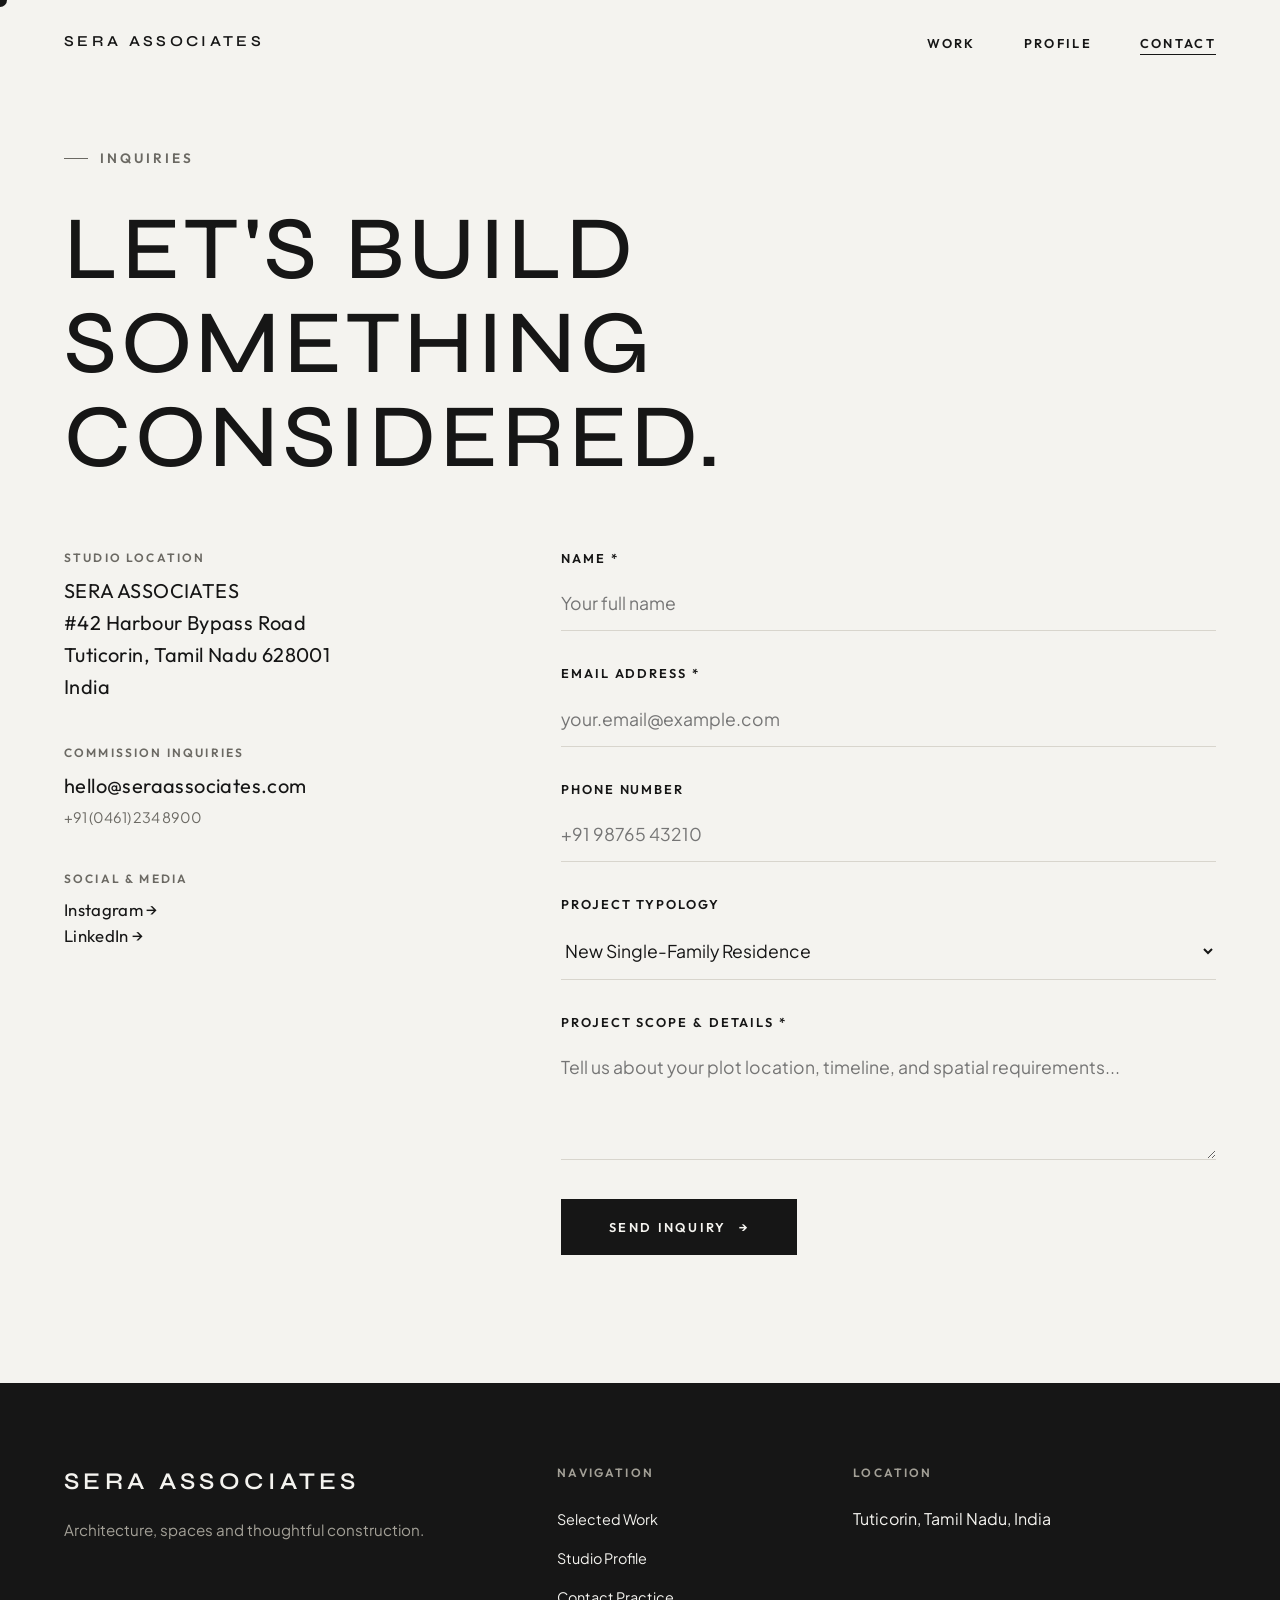
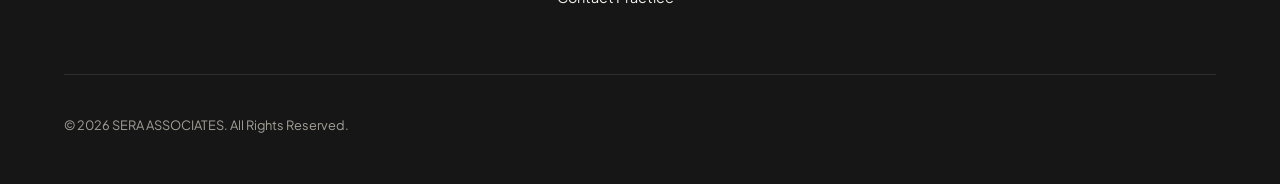
==== contact.html @ 4076ba33 "first commit" ====
<!DOCTYPE html>
<html lang="en">
<head>
  <meta charset="UTF-8">
  <meta name="viewport" content="width=device-width, initial-scale=1.0">
  <meta name="description" content="Inquire about residential architecture and construction projects with SERA ASSOCIATES in Tuticorin, India.">
  <title>CONTACT — SERA ASSOCIATES</title>
  
  <link rel="stylesheet" href="css/style.css">
  <link rel="stylesheet" href="css/responsive.css">
  <link rel="stylesheet" href="css/animations.css">
</head>
<body>

  <!-- SITE HEADER -->
  <header class="site-header scrolled" role="banner">
    <div class="container header-inner">
      <a href="index.html" class="brand-logo" aria-label="SERA ASSOCIATES Homepage">
        SERA ASSOCIATES
      </a>
      
      <nav aria-label="Main Navigation">
        <ul class="nav-menu">
          <li><a href="index.html#work" class="nav-link">WORK</a></li>
          <li><a href="profile.html" class="nav-link">PROFILE</a></li>
          <li><a href="contact.html" class="nav-link active">CONTACT</a></li>
        </ul>
      </nav>

      <button class="mobile-nav-toggle" aria-label="Toggle navigation menu" aria-expanded="false">
        <span></span>
        <span></span>
      </button>
    </div>
  </header>

  <!-- MOBILE NAVIGATION DRAWER -->
  <div class="mobile-drawer" role="dialog" aria-label="Mobile menu">
    <ul class="mobile-menu-links">
      <li><a href="index.html#work">WORK</a></li>
      <li><a href="profile.html">PROFILE</a></li>
      <li><a href="contact.html">CONTACT</a></li>
    </ul>
  </div>

  <main id="main-content">

    <section class="contact-hero container section-padding" aria-label="Contact Studio">
      <div class="section-title reveal-on-scroll">INQUIRIES</div>
      <h1 class="display-title reveal-on-scroll delay-100" style="margin-bottom: 4rem; max-width: 1100px;">
        LET'S BUILD SOMETHING CONSIDERED.
      </h1>

      <div class="contact-layout-grid">
        
        <!-- Studio Information Column -->
        <div class="contact-info-col reveal-on-scroll delay-200">
          <div class="contact-detail-block">
            <div class="contact-detail-label">STUDIO LOCATION</div>
            <div class="contact-detail-value">
              SERA ASSOCIATES<br>
              #42 Harbour Bypass Road<br>
              Tuticorin, Tamil Nadu 628001<br>
              India
            </div>
          </div>

          <div class="contact-detail-block">
            <div class="contact-detail-label">COMMISSION INQUIRIES</div>
            <!-- NOTE: Placeholder email for demonstration -->
            <div class="contact-detail-value">
              <a href="mailto:hello@seraassociates.com">hello@seraassociates.com</a>
            </div>
            <div style="font-size: 0.9rem; color: var(--text-muted); margin-top: 0.25rem;">
              +91 (0461) 234 8900
            </div>
          </div>

          <div class="contact-detail-block">
            <div class="contact-detail-label">SOCIAL &amp; MEDIA</div>
            <div class="contact-detail-value" style="font-size: 1.05rem;">
              <a href="https://instagram.com" target="_blank" rel="noopener noreferrer">Instagram &rarr;</a><br>
              <a href="https://linkedin.com" target="_blank" rel="noopener noreferrer">LinkedIn &rarr;</a>
            </div>
          </div>
        </div>

        <!-- Interactive Form Column -->
        <div class="contact-form-col reveal-on-scroll delay-300">
          <form id="sera-contact-form" novalidate>
            
            <div class="form-group">
              <label for="user_name" class="form-label">NAME *</label>
              <input type="text" id="user_name" name="name" class="form-input" placeholder="Your full name" required />
            </div>

            <div class="form-group">
              <label for="user_email" class="form-label">EMAIL ADDRESS *</label>
              <input type="email" id="user_email" name="email" class="form-input" placeholder="your.email@example.com" required />
            </div>

            <div class="form-group">
              <label for="user_phone" class="form-label">PHONE NUMBER</label>
              <input type="tel" id="user_phone" name="phone" class="form-input" placeholder="+91 98765 43210" />
            </div>

            <div class="form-group">
              <label for="project_type" class="form-label">PROJECT TYPOLOGY</label>
              <select id="project_type" name="project_type" class="form-select">
                <option value="Residential Architecture">New Single-Family Residence</option>
                <option value="Tropical Pavilion / Villa">Tropical Pavilion / Estate Villa</option>
                <option value="Heritage Restoration">Heritage Restoration &amp; Addition</option>
                <option value="Spatial Interior Architecture">Interior Architecture &amp; Spatial Design</option>
                <option value="Other Inquiries">Other Inquiry</option>
              </select>
            </div>

            <div class="form-group">
              <label for="user_message" class="form-label">PROJECT SCOPE &amp; DETAILS *</label>
              <textarea id="user_message" name="message" class="form-textarea" placeholder="Tell us about your plot location, timeline, and spatial requirements..." required></textarea>
            </div>

            <button type="submit" class="btn-primary">
              <span>SEND INQUIRY</span>
              <span>&rarr;</span>
            </button>

          </form>

          <!-- Animated Submission Success Toast -->
          <div id="contact-success-state" class="form-success-message" role="alert">
            <h3 style="font-size: 1.5rem; font-weight: 500; text-transform: uppercase; margin-bottom: 0.5rem; letter-spacing: 0.05em;">
              INQUIRY RECEIVED
            </h3>
            <p style="font-size: 1rem; color: var(--text-muted);">
              Thank you for reaching out to SERA ASSOCIATES. Our architectural studio will review your project requirements and respond within two business days.
            </p>
          </div>

        </div>

      </div>
    </section>

  </main>

  <!-- FOOTER -->
  <footer class="site-footer" role="contentinfo">
    <div class="container">
      <div class="footer-top-grid">
        <div class="footer-brand-col">
          <div class="footer-brand-title">SERA ASSOCIATES</div>
          <p style="color: var(--text-light-muted); max-width: 420px; font-size: 0.95rem;">
            Architecture, spaces and thoughtful construction.
          </p>
        </div>

        <div class="footer-nav-col">
          <div class="footer-nav-title">NAVIGATION</div>
          <ul class="footer-links">
            <li><a href="index.html#work">Selected Work</a></li>
            <li><a href="profile.html">Studio Profile</a></li>
            <li><a href="contact.html">Contact Practice</a></li>
          </ul>
        </div>

        <div class="footer-nav-col">
          <div class="footer-nav-title">LOCATION</div>
          <ul class="footer-links">
            <li><span>Tuticorin, Tamil Nadu, India</span></li>
          </ul>
        </div>
      </div>

      <div class="footer-bottom">
        <div>&copy; 2026 SERA ASSOCIATES. All Rights Reserved.</div>
      </div>
    </div>
  </footer>

  <script src="js/projects.js"></script>
  <script src="js/main.js"></script>
  <script>
    // Vanilla JS Contact Form Validation & Success State
    document.addEventListener('DOMContentLoaded', () => {
      const form = document.getElementById('sera-contact-form');
      const successState = document.getElementById('contact-success-state');

      if (!form) return;

      form.addEventListener('submit', (e) => {
        e.preventDefault();
        
        const name = document.getElementById('user_name').value.trim();
        const email = document.getElementById('user_email').value.trim();
        const message = document.getElementById('user_message').value.trim();

        if (!name || !email || !message) {
          alert('Please complete all required fields (*)');
          return;
        }

        const emailRegex = /^[^\s@]+@[^\s@]+\.[^\s@]+$/;
        if (!emailRegex.test(email)) {
          alert('Please enter a valid email address.');
          return;
        }

        // Hide Form with fade and show success toast
        form.style.opacity = '0.3';
        form.style.pointerEvents = 'none';
        
        setTimeout(() => {
          form.style.display = 'none';
          successState.classList.add('active');
        }, 300);
      });
    });
  </script>
</body>
</html>
---- css/style.css ----
/* ==========================================================================
   SERA ASSOCIATES — Architectural Studio Design System
   ========================================================================== */

@import url('https://fonts.googleapis.com/css2?family=Cormorant+Garamond:ital,wght@0,300;0,400;0,500;0,600;1,300;1,400;1,500&family=Instrument+Serif:ital@0;1&family=Outfit:wght@300;400;500;600;700&family=Plus+Jakarta+Sans:ital,wght@0,300;0,400;0,500;0,600;0,700;1,400&family=Syne:wght@400;500;600;700;800&display=swap');

:root {
  /* Architectural Color System */
  --bg-primary: #F4F3EF;       /* Warm off-white / Architectural paper */
  --bg-secondary: #EBE9E3;     /* Muted stone beige background */
  --bg-card: #FAF9F6;          /* Crisp light card background */
  --bg-dark: #161616;          /* Near-black / Charcoal */
  --bg-dark-secondary: #21201E;/* Subtle dark tile */
  
  --text-primary: #161616;     /* Deep charcoal text */
  --text-muted: #6B6963;       /* Soft architectural grey */
  --text-subtle: #96938B;      /* Light metadata grey */
  --text-light: #F4F3EF;       /* Off-white text for dark backgrounds */
  --text-light-muted: #A3A097; /* Muted text for dark backgrounds */

  --line-color: #D8D5CD;       /* Precise grid line border */
  --line-dark: #2E2D29;        /* Dark mode grid line border */
  --accent-stone: #C4BFB5;     /* Muted stone accent */
  
  /* Typography */
  --font-sans: 'Plus Jakarta Sans', -apple-system, BlinkMacSystemFont, 'Segoe UI', Roboto, sans-serif;
  --font-display: 'Outfit', 'Syne', -apple-system, BlinkMacSystemFont, sans-serif;
  --font-title: 'Syne', 'Outfit', sans-serif;
  --font-serif: 'Instrument Serif', 'Cormorant Garamond', Georgia, serif;
  
  /* Layout Spacing */
  --header-height: 84px;
  --container-max: 1600px;
  --margin-desktop: 5vw;
  --margin-mobile: 20px;
  
  /* Motion & Easing */
  --ease-architectural: cubic-bezier(0.16, 1, 0.3, 1);
  --ease-smooth: cubic-bezier(0.25, 0.46, 0.45, 0.94);
  --transition-fast: 250ms var(--ease-smooth);
  --transition-normal: 450ms var(--ease-architectural);
  --transition-slow: 700ms var(--ease-architectural);
  
  /* Z-Index Hierarchy */
  --z-back: -1;
  --z-base: 1;
  --z-header: 100;
  --z-drawer: 200;
  --z-modal: 300;
  --z-cursor: 9999;
}

/* Base Reset & Box Sizing */
*, *::before, *::after {
  box-sizing: border-box;
  margin: 0;
  padding: 0;
}

html {
  font-size: 16px;
  scroll-behavior: smooth;
  background-color: var(--bg-primary);
  color: var(--text-primary);
  -webkit-font-smoothing: antialiased;
  -moz-osx-font-smoothing: grayscale;
  text-rendering: optimizeLegibility;
}

body {
  font-family: var(--font-sans);
  font-weight: 400;
  line-height: 1.6;
  background-color: var(--bg-primary);
  color: var(--text-primary);
  overflow-x: hidden;
  min-height: 100vh;
  display: flex;
  flex-direction: column;
}

/* Custom Selection */
::selection {
  background-color: var(--text-primary);
  color: var(--bg-primary);
}

/* Custom Scrollbar */
::-webkit-scrollbar {
  width: 6px;
}
::-webkit-scrollbar-track {
  background: var(--bg-primary);
}
::-webkit-scrollbar-thumb {
  background: var(--text-subtle);
  border-radius: 3px;
}
::-webkit-scrollbar-thumb:hover {
  background: var(--text-primary);
}

/* Typography Hierarchy */
h1, h2, h3, h4, h5, h6 {
  font-family: var(--font-title);
  font-weight: 500;
  line-height: 1.15;
  letter-spacing: 0.03em;
  color: var(--text-primary);
}

.display-title {
  font-family: var(--font-title);
  font-size: clamp(2.75rem, 7vw, 6.5rem);
  font-weight: 500;
  line-height: 1.05;
  letter-spacing: 0.04em;
  text-transform: uppercase;
}

.section-title {
  font-family: var(--font-display);
  font-size: clamp(0.75rem, 1.2vw, 0.85rem);
  font-weight: 600;
  letter-spacing: 0.22em;
  text-transform: uppercase;
  color: var(--text-muted);
  margin-bottom: 2rem;
  display: flex;
  align-items: center;
  gap: 12px;
}

.section-title::before {
  content: "";
  display: inline-block;
  width: 24px;
  height: 1px;
  background-color: var(--text-muted);
}

.editorial-serif {
  font-family: var(--font-serif);
  font-style: italic;
  font-weight: 400;
}

p {
  color: var(--text-muted);
  font-size: 1.05rem;
  line-height: 1.7;
}

a {
  color: inherit;
  text-decoration: none;
  transition: opacity var(--transition-fast);
}

img {
  max-width: 100%;
  height: auto;
  display: block;
  object-fit: cover;
}

button {
  font-family: inherit;
  cursor: pointer;
  border: none;
  background: none;
}

/* Utilities */
.container {
  width: 100%;
  max-width: var(--container-max);
  margin: 0 auto;
  padding-left: var(--margin-desktop);
  padding-right: var(--margin-desktop);
}

.section-padding {
  padding-top: clamp(4rem, 10vw, 9rem);
  padding-bottom: clamp(4rem, 10vw, 9rem);
}

.border-top-line {
  border-top: 1px solid var(--line-color);
}

.border-bottom-line {
  border-bottom: 1px solid var(--line-color);
}

/* ==========================================================================
   HEADER & NAVIGATION
   ========================================================================== */
.site-header {
  position: fixed;
  top: 0;
  left: 0;
  width: 100%;
  height: var(--header-height);
  z-index: var(--z-header);
  transition: background-color var(--transition-normal), backdrop-filter var(--transition-normal), border-color var(--transition-normal);
  background-color: transparent;
  border-bottom: 1px solid transparent;
}

.site-header.scrolled {
  background-color: rgba(244, 243, 239, 0.88);
  backdrop-filter: blur(12px);
  -webkit-backdrop-filter: blur(12px);
  border-bottom: 1px solid var(--line-color);
}

.site-header .header-inner {
  display: flex;
  align-items: center;
  justify-content: space-between;
  height: 100%;
}

.brand-logo {
  font-family: var(--font-title);
  font-size: 0.95rem;
  font-weight: 600;
  letter-spacing: 0.22em;
  text-transform: uppercase;
  color: var(--text-primary);
  position: relative;
  z-index: var(--z-drawer);
}

.nav-menu {
  display: flex;
  align-items: center;
  gap: 3rem;
  list-style: none;
}

.nav-link {
  font-family: var(--font-display);
  font-size: 0.8rem;
  font-weight: 600;
  letter-spacing: 0.18em;
  text-transform: uppercase;
  color: var(--text-primary);
  position: relative;
  padding: 4px 0;
}

.nav-link::after {
  content: "";
  position: absolute;
  bottom: 0;
  left: 0;
  width: 0%;
  height: 1px;
  background-color: var(--text-primary);
  transition: width var(--transition-fast);
}

.nav-link:hover::after,
.nav-link.active::after {
  width: 100%;
}

/* Mobile Toggle */
.mobile-nav-toggle {
  display: none;
  flex-direction: column;
  justify-content: center;
  gap: 6px;
  width: 32px;
  height: 32px;
  z-index: var(--z-drawer);
}

.mobile-nav-toggle span {
  display: block;
  width: 100%;
  height: 1.5px;
  background-color: var(--text-primary);
  transition: transform var(--transition-fast), opacity var(--transition-fast);
}

/* Mobile Drawer */
.mobile-drawer {
  position: fixed;
  top: 0;
  right: 0;
  width: 100%;
  height: 100vh;
  background-color: var(--bg-primary);
  z-index: calc(var(--z-drawer) - 1);
  display: flex;
  flex-direction: column;
  justify-content: center;
  padding: 3rem var(--margin-mobile);
  transform: translateX(100%);
  transition: transform var(--transition-normal);
}

.mobile-drawer.open {
  transform: translateX(0);
}

.mobile-menu-links {
  list-style: none;
  display: flex;
  flex-direction: column;
  gap: 2rem;
}

.mobile-menu-links a {
  font-family: var(--font-title);
  font-size: 2.25rem;
  font-weight: 500;
  text-transform: uppercase;
  letter-spacing: 0.08em;
}

.mobile-drawer-footer {
  margin-top: auto;
  padding-top: 2rem;
  border-top: 1px solid var(--line-color);
  font-size: 0.85rem;
  color: var(--text-muted);
}

/* ==========================================================================
   HERO SECTION
   ========================================================================== */
.hero-section {
  position: relative;
  min-height: 92vh;
  padding-top: calc(var(--header-height) + 2rem);
  display: flex;
  flex-direction: column;
  justify-content: space-between;
  padding-bottom: 3rem;
  overflow: hidden;
}

.hero-main-content {
  margin-top: auto;
  margin-bottom: auto;
}

.hero-brand-statement {
  font-family: var(--font-title);
  font-size: clamp(3rem, 10vw, 8.5rem);
  font-weight: 500;
  line-height: 0.98;
  letter-spacing: 0.05em;
  text-transform: uppercase;
  margin-bottom: 1.5rem;
}

.hero-positioning {
  font-family: var(--font-sans);
  font-size: clamp(1.2rem, 2.5vw, 2.2rem);
  font-weight: 300;
  letter-spacing: 0.01em;
  max-width: 820px;
  color: var(--text-primary);
  line-height: 1.35;
}

.hero-image-viewport {
  position: relative;
  width: 100%;
  height: 52vh;
  margin-top: 3rem;
  overflow: hidden;
  border-radius: 2px;
}

.hero-image-viewport img {
  width: 100%;
  height: 100%;
  object-fit: cover;
  transform: scale(1.05);
  transition: transform var(--transition-slow);
}

.hero-section:hover .hero-image-viewport img {
  transform: scale(1);
}

.hero-bottom-bar {
  display: flex;
  align-items: flex-end;
  justify-content: space-between;
  padding-top: 2rem;
  border-top: 1px solid var(--line-color);
  margin-top: 2rem;
}

.hero-meta-label {
  font-family: var(--font-display);
  font-size: 0.75rem;
  font-weight: 600;
  letter-spacing: 0.18em;
  text-transform: uppercase;
  color: var(--text-muted);
}

.scroll-indicator {
  font-family: var(--font-display);
  display: flex;
  align-items: center;
  gap: 12px;
  font-size: 0.75rem;
  font-weight: 600;
  letter-spacing: 0.18em;
  text-transform: uppercase;
  color: var(--text-primary);
}

.scroll-indicator-line {
  width: 36px;
  height: 1px;
  background-color: var(--text-primary);
  position: relative;
  overflow: hidden;
}

.scroll-indicator-line::after {
  content: "";
  position: absolute;
  top: 0;
  left: -100%;
  width: 100%;
  height: 100%;
  background-color: var(--accent-stone);
  animation: scrollLineAnim 2.2s infinite var(--ease-architectural);
}

@keyframes scrollLineAnim {
  0% { left: -100%; }
  50% { left: 0%; }
  100% { left: 100%; }
}

/* ==========================================================================
   EDITORIAL INTRODUCTION SECTION
   ========================================================================== */
.intro-section {
  background-color: var(--bg-primary);
}

.manifesto-quote {
  font-size: clamp(1.8rem, 3.8vw, 3.4rem);
  font-weight: 300;
  line-height: 1.25;
  letter-spacing: -0.02em;
  color: var(--text-primary);
  max-width: 1200px;
}

.manifesto-quote .highlight-serif {
  font-family: var(--font-serif);
  font-style: italic;
  font-weight: 400;
  color: var(--text-primary);
}

.intro-grid {
  display: grid;
  grid-template-columns: repeat(12, 1fr);
  gap: 2rem;
  margin-top: 4rem;
}

.intro-stat-col {
  grid-column: span 4;
}

.intro-stat-num {
  font-size: 2.75rem;
  font-weight: 300;
  font-family: var(--font-serif);
  margin-bottom: 0.5rem;
}

.intro-stat-label {
  font-family: var(--font-display);
  font-size: 0.8rem;
  font-weight: 600;
  letter-spacing: 0.18em;
  text-transform: uppercase;
  color: var(--text-muted);
}

/* ==========================================================================
   FEATURED PROJECTS SECTION & EDITORIAL GRID
   ========================================================================== */
.projects-header {
  display: flex;
  align-items: flex-end;
  justify-content: space-between;
  margin-bottom: 3.5rem;
}

.projects-editorial-grid {
  display: grid;
  grid-template-columns: repeat(12, 1fr);
  gap: 3.5rem 2.5rem;
}

/* Project Card Base */
.project-card {
  display: flex;
  flex-direction: column;
  position: relative;
  cursor: pointer;
  group: project;
}

.project-card.col-span-7 {
  grid-column: span 7;
}

.project-card.col-span-5 {
  grid-column: span 5;
}

.project-card.col-span-12 {
  grid-column: span 12;
}

.project-card-image-wrap {
  position: relative;
  width: 100%;
  overflow: hidden;
  background-color: var(--bg-secondary);
}

.project-card-image-wrap.aspect-16-9 {
  aspect-ratio: 16 / 9;
}

.project-card-image-wrap.aspect-4-3 {
  aspect-ratio: 4 / 3;
}

.project-card-image-wrap.aspect-4-5 {
  aspect-ratio: 4 / 5;
}

.project-card-image-wrap img {
  width: 100%;
  height: 100%;
  object-fit: cover;
  transition: transform var(--transition-slow);
}

.project-card:hover .project-card-image-wrap img {
  transform: scale(1.04);
}

.project-card-meta {
  display: flex;
  align-items: baseline;
  justify-content: space-between;
  padding-top: 1.25rem;
  border-top: 1px solid var(--line-color);
  margin-top: 1.25rem;
}

.project-title {
  font-family: var(--font-title);
  font-size: 1.35rem;
  font-weight: 500;
  letter-spacing: 0.03em;
  transition: color var(--transition-fast);
}

.project-card:hover .project-title {
  color: var(--text-muted);
}

.project-category-location {
  font-family: var(--font-display);
  font-size: 0.8rem;
  font-weight: 500;
  letter-spacing: 0.15em;
  text-transform: uppercase;
  color: var(--text-muted);
}

.project-year {
  font-size: 0.85rem;
  font-family: var(--font-serif);
  color: var(--text-subtle);
}

/* ==========================================================================
   SERA IDENTITY SECTION (S - E - R - A)
   ========================================================================== */
.sera-identity-section {
  background-color: var(--bg-dark);
  color: var(--text-light);
  position: relative;
  overflow: hidden;
}

.sera-identity-section .section-title {
  color: var(--text-light-muted);
}

.sera-identity-section .section-title::before {
  background-color: var(--text-light-muted);
}

.sera-acronym-grid {
  display: grid;
  grid-template-columns: repeat(4, 1fr);
  gap: 1.5rem;
  margin-top: 3.5rem;
}

.sera-letter-card {
  background-color: var(--bg-dark-secondary);
  border: 1px solid var(--line-dark);
  padding: 3rem 2rem;
  display: flex;
  flex-direction: column;
  justify-content: space-between;
  min-height: 420px;
  cursor: pointer;
  position: relative;
  transition: background-color var(--transition-normal), border-color var(--transition-normal), transform var(--transition-normal);
}

.sera-letter-card:hover {
  background-color: #282724;
  border-color: #44423C;
  transform: translateY(-4px);
}

.sera-letter-big {
  font-size: clamp(4.5rem, 8vw, 8rem);
  font-weight: 300;
  line-height: 0.9;
  font-family: var(--font-serif);
  color: var(--text-light);
  letter-spacing: 0.02em;
  transition: color var(--transition-fast);
}

.sera-letter-card:hover .sera-letter-big {
  color: var(--accent-stone);
}

.sera-letter-concept {
  font-family: var(--font-title);
  font-size: 1.1rem;
  font-weight: 600;
  letter-spacing: 0.12em;
  text-transform: uppercase;
  margin-bottom: 0.5rem;
}

.sera-letter-desc {
  font-size: 0.9rem;
  color: var(--text-light-muted);
  line-height: 1.6;
}

.sera-letter-footer {
  font-family: var(--font-display);
  display: flex;
  align-items: center;
  justify-content: space-between;
  font-size: 0.75rem;
  letter-spacing: 0.15em;
  text-transform: uppercase;
  color: var(--text-light-muted);
  padding-top: 1.5rem;
  border-top: 1px solid var(--line-dark);
}

/* Modal / Drawer Overlay for SERA details */
.sera-modal-backdrop {
  position: fixed;
  top: 0;
  left: 0;
  width: 100vw;
  height: 100vh;
  background-color: rgba(16, 16, 16, 0.75);
  backdrop-filter: blur(8px);
  z-index: var(--z-modal);
  opacity: 0;
  pointer-events: none;
  transition: opacity var(--transition-fast);
  display: flex;
  align-items: center;
  justify-content: center;
  padding: 2rem;
}

.sera-modal-backdrop.active {
  opacity: 1;
  pointer-events: auto;
}

.sera-modal-content {
  background-color: var(--bg-primary);
  color: var(--text-primary);
  width: 100%;
  max-width: 720px;
  padding: 3.5rem;
  position: relative;
  box-shadow: 0 24px 60px rgba(0, 0, 0, 0.3);
  transform: translateY(20px);
  transition: transform var(--transition-normal);
}

.sera-modal-backdrop.active .sera-modal-content {
  transform: translateY(0);
}

.sera-modal-close {
  position: absolute;
  top: 1.75rem;
  right: 2rem;
  font-size: 1.5rem;
  color: var(--text-primary);
  padding: 8px;
}

/* ==========================================================================
   PROFILE PAGE STYLES
   ========================================================================== */
.profile-hero {
  padding-top: calc(var(--header-height) + 4rem);
  padding-bottom: 5rem;
}

.profile-intro-text {
  font-family: var(--font-display);
  font-size: clamp(2rem, 4vw, 3.5rem);
  font-weight: 300;
  line-height: 1.25;
  letter-spacing: 0.02em;
  max-width: 1100px;
}

.philosophy-grid {
  display: grid;
  grid-template-columns: repeat(12, 1fr);
  gap: 3rem 2rem;
}

.philosophy-card {
  grid-column: span 6;
  border-top: 1px solid var(--line-color);
  padding-top: 2rem;
}

.philosophy-num {
  font-family: var(--font-display);
  font-size: 0.8rem;
  font-weight: 600;
  letter-spacing: 0.18em;
  color: var(--text-muted);
  margin-bottom: 1rem;
}

.philosophy-title {
  font-family: var(--font-title);
  font-size: 1.75rem;
  font-weight: 500;
  margin-bottom: 1rem;
  text-transform: uppercase;
  letter-spacing: 0.04em;
}

.capabilities-list {
  display: grid;
  grid-template-columns: repeat(12, 1fr);
  gap: 1.5rem;
}

.capability-item {
  grid-column: span 4;
  background-color: var(--bg-secondary);
  padding: 2.25rem 2rem;
  border: 1px solid var(--line-color);
}

.capability-title {
  font-family: var(--font-title);
  font-size: 1.15rem;
  font-weight: 600;
  letter-spacing: 0.04em;
  margin-bottom: 0.5rem;
}

/* ==========================================================================
   PROJECT DETAIL PAGE STYLES
   ========================================================================== */
.project-detail-hero {
  padding-top: calc(var(--header-height) + 3rem);
  padding-bottom: 3rem;
}

.project-detail-header {
  display: grid;
  grid-template-columns: repeat(12, 1fr);
  gap: 2rem;
  margin-bottom: 3.5rem;
}

.project-detail-title-col {
  grid-column: span 8;
}

.project-detail-meta-col {
  grid-column: span 4;
  display: flex;
  flex-direction: column;
  gap: 1.5rem;
  padding-left: 2rem;
  border-left: 1px solid var(--line-color);
}

.meta-group-label {
  font-family: var(--font-display);
  font-size: 0.75rem;
  font-weight: 600;
  letter-spacing: 0.18em;
  text-transform: uppercase;
  color: var(--text-muted);
  margin-bottom: 0.25rem;
}

.meta-group-value {
  font-size: 1.1rem;
  font-weight: 500;
}

.project-hero-media {
  width: 100%;
  max-height: 80vh;
  margin-bottom: 4rem;
  overflow: hidden;
}

.project-hero-media img {
  width: 100%;
  height: 80vh;
  object-fit: cover;
}

.project-narrative-grid {
  display: grid;
  grid-template-columns: repeat(12, 1fr);
  gap: 4rem 2.5rem;
  margin-bottom: 5rem;
}

.project-narrative-col {
  grid-column: span 7;
}

.project-specs-col {
  grid-column: span 5;
  background-color: var(--bg-secondary);
  padding: 3rem 2.5rem;
  border: 1px solid var(--line-color);
}

.specs-table {
  width: 100%;
  border-collapse: collapse;
}

.specs-table tr {
  border-bottom: 1px solid var(--line-color);
}

.specs-table td {
  padding: 1rem 0;
  font-size: 0.9rem;
}

.specs-table td:first-child {
  color: var(--text-muted);
  font-weight: 500;
  width: 40%;
}

.project-gallery-sequence {
  display: flex;
  flex-direction: column;
  gap: 4rem;
}

.gallery-item {
  width: 100%;
}

.gallery-item-caption {
  font-size: 0.85rem;
  color: var(--text-muted);
  margin-top: 0.75rem;
  font-style: italic;
  font-family: var(--font-serif);
}

.project-prev-next-nav {
  display: grid;
  grid-template-columns: repeat(2, 1fr);
  border-top: 1px solid var(--line-color);
  border-bottom: 1px solid var(--line-color);
  margin-top: 6rem;
}

.nav-project-btn {
  padding: 3rem 2rem;
  display: flex;
  flex-direction: column;
  gap: 0.5rem;
  transition: background-color var(--transition-fast);
}

.nav-project-btn:hover {
  background-color: var(--bg-secondary);
}

.nav-project-btn.next {
  text-align: right;
  border-left: 1px solid var(--line-color);
}

.nav-project-dir {
  font-family: var(--font-display);
  font-size: 0.75rem;
  font-weight: 600;
  letter-spacing: 0.18em;
  text-transform: uppercase;
  color: var(--text-muted);
}

.nav-project-title {
  font-family: var(--font-title);
  font-size: 1.5rem;
  font-weight: 500;
  letter-spacing: 0.03em;
}

/* ==========================================================================
   CONTACT PAGE STYLES
   ========================================================================== */
.contact-hero {
  padding-top: calc(var(--header-height) + 4rem);
}

.contact-layout-grid {
  display: grid;
  grid-template-columns: repeat(12, 1fr);
  gap: 4rem 2.5rem;
}

.contact-info-col {
  grid-column: span 5;
}

.contact-form-col {
  grid-column: span 7;
}

.contact-detail-block {
  margin-bottom: 2.5rem;
}

.contact-detail-label {
  font-family: var(--font-display);
  font-size: 0.75rem;
  font-weight: 600;
  letter-spacing: 0.18em;
  text-transform: uppercase;
  color: var(--text-muted);
  margin-bottom: 0.5rem;
}

.contact-detail-value {
  font-family: var(--font-display);
  font-size: 1.25rem;
  font-weight: 400;
  letter-spacing: 0.02em;
  color: var(--text-primary);
}

/* Form Styles */
.form-group {
  margin-bottom: 2rem;
  position: relative;
}

.form-label {
  font-family: var(--font-display);
  display: block;
  font-size: 0.8rem;
  font-weight: 600;
  letter-spacing: 0.15em;
  text-transform: uppercase;
  margin-bottom: 0.5rem;
}

.form-input,
.form-select,
.form-textarea {
  width: 100%;
  background-color: transparent;
  border: none;
  border-bottom: 1px solid var(--line-color);
  padding: 1rem 0;
  font-family: var(--font-sans);
  font-size: 1.1rem;
  color: var(--text-primary);
  outline: none;
  border-radius: 0;
  transition: border-color var(--transition-fast);
}

.form-input:focus,
.form-select:focus,
.form-textarea:focus {
  border-bottom-color: var(--text-primary);
}

.form-textarea {
  resize: vertical;
  min-height: 120px;
}

.btn-primary {
  font-family: var(--font-display);
  display: inline-flex;
  align-items: center;
  justify-content: center;
  gap: 12px;
  background-color: var(--text-primary);
  color: var(--bg-primary);
  padding: 1.25rem 3rem;
  font-size: 0.8rem;
  font-weight: 600;
  letter-spacing: 0.18em;
  text-transform: uppercase;
  transition: background-color var(--transition-fast), transform var(--transition-fast);
}

.btn-primary:hover {
  background-color: #333;
  transform: translateY(-2px);
}

.form-success-message {
  display: none;
  background-color: var(--bg-secondary);
  border: 1px solid var(--line-color);
  padding: 2.5rem;
  margin-top: 2rem;
  text-align: center;
}

.form-success-message.active {
  display: block;
}

/* ==========================================================================
   FOOTER
   ========================================================================== */
.site-footer {
  background-color: var(--bg-dark);
  color: var(--text-light);
  margin-top: auto;
  padding-top: 5rem;
  padding-bottom: 3rem;
}

.footer-top-grid {
  display: grid;
  grid-template-columns: repeat(12, 1fr);
  gap: 3rem 2rem;
  padding-bottom: 4rem;
  border-bottom: 1px solid var(--line-dark);
}

.footer-brand-col {
  grid-column: span 5;
}

.footer-brand-title {
  font-family: var(--font-title);
  font-size: 1.5rem;
  font-weight: 600;
  letter-spacing: 0.18em;
  text-transform: uppercase;
  margin-bottom: 1rem;
}

.footer-nav-col {
  grid-column: span 3;
}

.footer-nav-title {
  font-family: var(--font-display);
  font-size: 0.75rem;
  font-weight: 600;
  letter-spacing: 0.18em;
  text-transform: uppercase;
  color: var(--text-light-muted);
  margin-bottom: 1.5rem;
}

.footer-links {
  list-style: none;
  display: flex;
  flex-direction: column;
  gap: 0.85rem;
}

.footer-links a {
  color: var(--text-light);
  font-size: 0.9rem;
}

.footer-links a:hover {
  color: var(--accent-stone);
}

.footer-bottom {
  display: flex;
  align-items: center;
  justify-content: space-between;
  padding-top: 2.5rem;
  font-size: 0.8rem;
  color: var(--text-light-muted);
}

/* ==========================================================================
   CUSTOM CURSOR (DESKTOP)
   ========================================================================== */
.custom-cursor {
  position: fixed;
  top: 0;
  left: 0;
  width: 14px;
  height: 14px;
  background-color: var(--text-primary);
  border-radius: 50%;
  pointer-events: none;
  z-index: var(--z-cursor);
  transform: translate(-50%, -50%);
  transition: width 200ms ease, height 200ms ease, background-color 200ms ease, opacity 200ms ease;
  display: flex;
  align-items: center;
  justify-content: center;
  font-size: 0.65rem;
  font-weight: 700;
  letter-spacing: 0.1em;
  color: var(--bg-primary);
}

.custom-cursor.hover-project {
  width: 72px;
  height: 72px;
  background-color: rgba(22, 22, 22, 0.9);
  backdrop-filter: blur(4px);
}

.custom-cursor.hover-project::after {
  content: "VIEW";
}

.custom-cursor.hover-interactive {
  width: 28px;
  height: 28px;
  background-color: transparent;
  border: 1.5px solid var(--text-primary);
}

@media (pointer: coarse), (hover: none) {
  .custom-cursor {
    display: none !important;
  }
}
---- css/responsive.css ----
/* ==========================================================================
   SERA ASSOCIATES — Responsive Architecture Grid & Breakpoints
   ========================================================================== */

/* --------------------------------------------------------------------------
   Large Desktop (1440px +)
   -------------------------------------------------------------------------- */
@media screen and (min-width: 1440px) {
  :root {
    --margin-desktop: 6vw;
  }

  .display-title {
    font-size: 7rem;
  }
}

/* --------------------------------------------------------------------------
   Desktop & Laptops (1024px - 1439px)
   -------------------------------------------------------------------------- */
@media screen and (max-width: 1439px) and (min-width: 1024px) {
  .hero-brand-statement {
    font-size: 6.5rem;
  }
  
  .projects-editorial-grid {
    gap: 3rem 2rem;
  }
}

/* --------------------------------------------------------------------------
   Tablet (768px - 1023px) — 8 Column Grid Layout
   -------------------------------------------------------------------------- */
@media screen and (max-width: 1023px) {
  :root {
    --header-height: 76px;
    --margin-desktop: 4vw;
  }

  /* Adjust Grid Columns for Tablet */
  .projects-editorial-grid {
    grid-template-columns: repeat(8, 1fr);
    gap: 2.5rem 1.5rem;
  }

  .project-card.col-span-7,
  .project-card.col-span-5 {
    grid-column: span 8 !important; /* Stack projects vertically on tablet */
  }

  .intro-grid {
    grid-template-columns: repeat(8, 1fr);
  }

  .intro-stat-col {
    grid-column: span 4;
  }

  /* SERA Acronym 2x2 Grid on Tablet */
  .sera-acronym-grid {
    grid-template-columns: repeat(2, 1fr);
    gap: 1.5rem;
  }

  .sera-letter-card {
    min-height: 340px;
    padding: 2.25rem 1.5rem;
  }

  .philosophy-grid {
    grid-template-columns: repeat(8, 1fr);
  }

  .philosophy-card {
    grid-column: span 8;
  }

  .capabilities-list {
    grid-template-columns: repeat(8, 1fr);
  }

  .capability-item {
    grid-column: span 4;
  }

  .contact-layout-grid {
    grid-template-columns: repeat(8, 1fr);
  }

  .contact-info-col,
  .contact-form-col {
    grid-column: span 8;
  }

  .project-detail-header {
    grid-template-columns: repeat(8, 1fr);
  }

  .project-detail-title-col {
    grid-column: span 8;
  }

  .project-detail-meta-col {
    grid-column: span 8;
    padding-left: 0;
    border-left: none;
    border-top: 1px solid var(--line-color);
    padding-top: 1.5rem;
    flex-direction: row;
    flex-wrap: wrap;
    gap: 2rem;
  }

  .project-narrative-grid {
    grid-template-columns: repeat(8, 1fr);
  }

  .project-narrative-col,
  .project-specs-col {
    grid-column: span 8;
  }

  .footer-top-grid {
    grid-template-columns: repeat(8, 1fr);
  }

  .footer-brand-col {
    grid-column: span 8;
  }

  .footer-nav-col {
    grid-column: span 4;
  }
}

/* --------------------------------------------------------------------------
   Mobile Devices (320px - 767px) — 4 Column Grid Layout
   -------------------------------------------------------------------------- */
@media screen and (max-width: 767px) {
  :root {
    --header-height: 68px;
    --margin-desktop: 20px;
    --margin-mobile: 20px;
  }

  /* Header & Navigation */
  .nav-menu {
    display: none; /* Hidden on mobile; drawer is used instead */
  }

  .mobile-nav-toggle {
    display: flex;
  }

  .brand-logo {
    font-size: 0.85rem;
    letter-spacing: 0.16em;
  }

  /* Hero Section Mobile */
  .hero-section {
    min-height: 85vh;
    padding-top: calc(var(--header-height) + 1.5rem);
    padding-bottom: 2rem;
  }

  .hero-brand-statement {
    font-size: 3.2rem;
    line-height: 1.0;
    margin-bottom: 1rem;
  }

  .hero-positioning {
    font-size: 1.25rem;
    line-height: 1.4;
  }

  .hero-image-viewport {
    height: 38vh;
    margin-top: 2rem;
  }

  .hero-bottom-bar {
    flex-direction: column;
    align-items: flex-start;
    gap: 1rem;
  }

  /* Section Titles & Quotes */
  .display-title {
    font-size: 2.75rem;
  }

  .manifesto-quote {
    font-size: 1.65rem;
    line-height: 1.35;
  }

  .intro-grid {
    grid-template-columns: repeat(4, 1fr);
    gap: 2rem;
    margin-top: 2.5rem;
  }

  .intro-stat-col {
    grid-column: span 4;
  }

  /* Projects Grid Mobile — Single Column Full Width Cards */
  .projects-header {
    flex-direction: column;
    align-items: flex-start;
    gap: 1rem;
    margin-bottom: 2rem;
  }

  .projects-editorial-grid {
    grid-template-columns: repeat(4, 1fr);
    gap: 2.5rem;
  }

  .project-card.col-span-7,
  .project-card.col-span-5,
  .project-card.col-span-12 {
    grid-column: span 4 !important;
  }

  .project-title {
    font-size: 1.15rem;
  }

  .project-category-location {
    font-size: 0.75rem;
  }

  /* SERA Acronym Cards Mobile — Stacked 1 Column */
  .sera-acronym-grid {
    grid-template-columns: repeat(4, 1fr);
    gap: 1.25rem;
  }

  .sera-letter-card {
    grid-column: span 4;
    min-height: 260px;
    padding: 1.75rem 1.25rem;
  }

  .sera-letter-big {
    font-size: 4.5rem;
  }

  .sera-modal-content {
    padding: 2rem 1.5rem;
  }

  /* Profile Page Mobile */
  .profile-hero {
    padding-top: calc(var(--header-height) + 2rem);
    padding-bottom: 3rem;
  }

  .profile-intro-text {
    font-size: 1.75rem;
  }

  .philosophy-grid,
  .capabilities-list {
    grid-template-columns: repeat(4, 1fr);
  }

  .philosophy-card,
  .capability-item {
    grid-column: span 4;
  }

  .capability-item {
    padding: 1.5rem 1.25rem;
  }

  /* Project Detail Mobile */
  .project-hero-media {
    max-height: 50vh;
  }

  .project-hero-media img {
    height: 50vh;
  }

  .project-narrative-grid {
    grid-template-columns: repeat(4, 1fr);
    gap: 2.5rem;
  }

  .project-narrative-col,
  .project-specs-col {
    grid-column: span 4;
  }

  .project-specs-col {
    padding: 1.75rem 1.25rem;
  }

  .project-prev-next-nav {
    grid-template-columns: 1fr;
  }

  .nav-project-btn.next {
    border-left: none;
    border-top: 1px solid var(--line-color);
    text-align: left;
  }

  /* Contact Page Mobile */
  .contact-layout-grid {
    grid-template-columns: repeat(4, 1fr);
  }

  .contact-info-col,
  .contact-form-col {
    grid-column: span 4;
  }

  .btn-primary {
    width: 100%;
  }

  /* Footer Mobile */
  .footer-top-grid {
    grid-template-columns: repeat(4, 1fr);
  }

  .footer-brand-col,
  .footer-nav-col {
    grid-column: span 4;
  }

  .footer-bottom {
    flex-direction: column;
    align-items: flex-start;
    gap: 1rem;
  }
}
---- css/animations.css ----
/* ==========================================================================
   SERA ASSOCIATES — Architectural Micro-Animations & Motion Design
   ========================================================================== */

/* Page Load Fade-in */
body {
  animation: pageFadeIn 800ms cubic-bezier(0.16, 1, 0.3, 1) forwards;
}

@keyframes pageFadeIn {
  from {
    opacity: 0;
  }
  to {
    opacity: 1;
  }
}

/* Scroll Reveal Elements */
.reveal-on-scroll {
  opacity: 0;
  transform: translateY(32px);
  transition: opacity 800ms cubic-bezier(0.16, 1, 0.3, 1), transform 800ms cubic-bezier(0.16, 1, 0.3, 1);
  will-change: opacity, transform;
}

.reveal-on-scroll.revealed {
  opacity: 1;
  transform: translateY(0);
}

/* Staggered Delay Helpers */
.delay-100 { transition-delay: 100ms; }
.delay-200 { transition-delay: 200ms; }
.delay-300 { transition-delay: 300ms; }
.delay-400 { transition-delay: 400ms; }
.delay-500 { transition-delay: 500ms; }

/* Image Scale Reveal Mask */
.image-mask-reveal {
  position: relative;
  overflow: hidden;
}

.image-mask-reveal::after {
  content: "";
  position: absolute;
  top: 0;
  left: 0;
  width: 100%;
  height: 100%;
  background-color: var(--bg-primary);
  transform: scaleY(1);
  transform-origin: top;
  transition: transform 900ms cubic-bezier(0.16, 1, 0.3, 1);
  pointer-events: none;
}

.image-mask-reveal.revealed::after {
  transform: scaleY(0);
}

/* SERA Letter Micro Hover Shift */
.sera-letter-big span {
  display: inline-block;
  transition: transform 400ms cubic-bezier(0.16, 1, 0.3, 1);
}

.sera-letter-card:hover .sera-letter-big span {
  transform: translateY(-4px);
}

/* Accessibility: Reduced Motion Support */
@media (prefers-reduced-motion: reduce) {
  body,
  .reveal-on-scroll,
  .image-mask-reveal::after,
  .hero-image-viewport img,
  .project-card-image-wrap img,
  .sera-letter-card,
  .sera-letter-big span {
    animation: none !important;
    transition: none !important;
    opacity: 1 !important;
    transform: none !important;
  }
  
  .scroll-indicator-line::after {
    animation: none !important;
  }
}
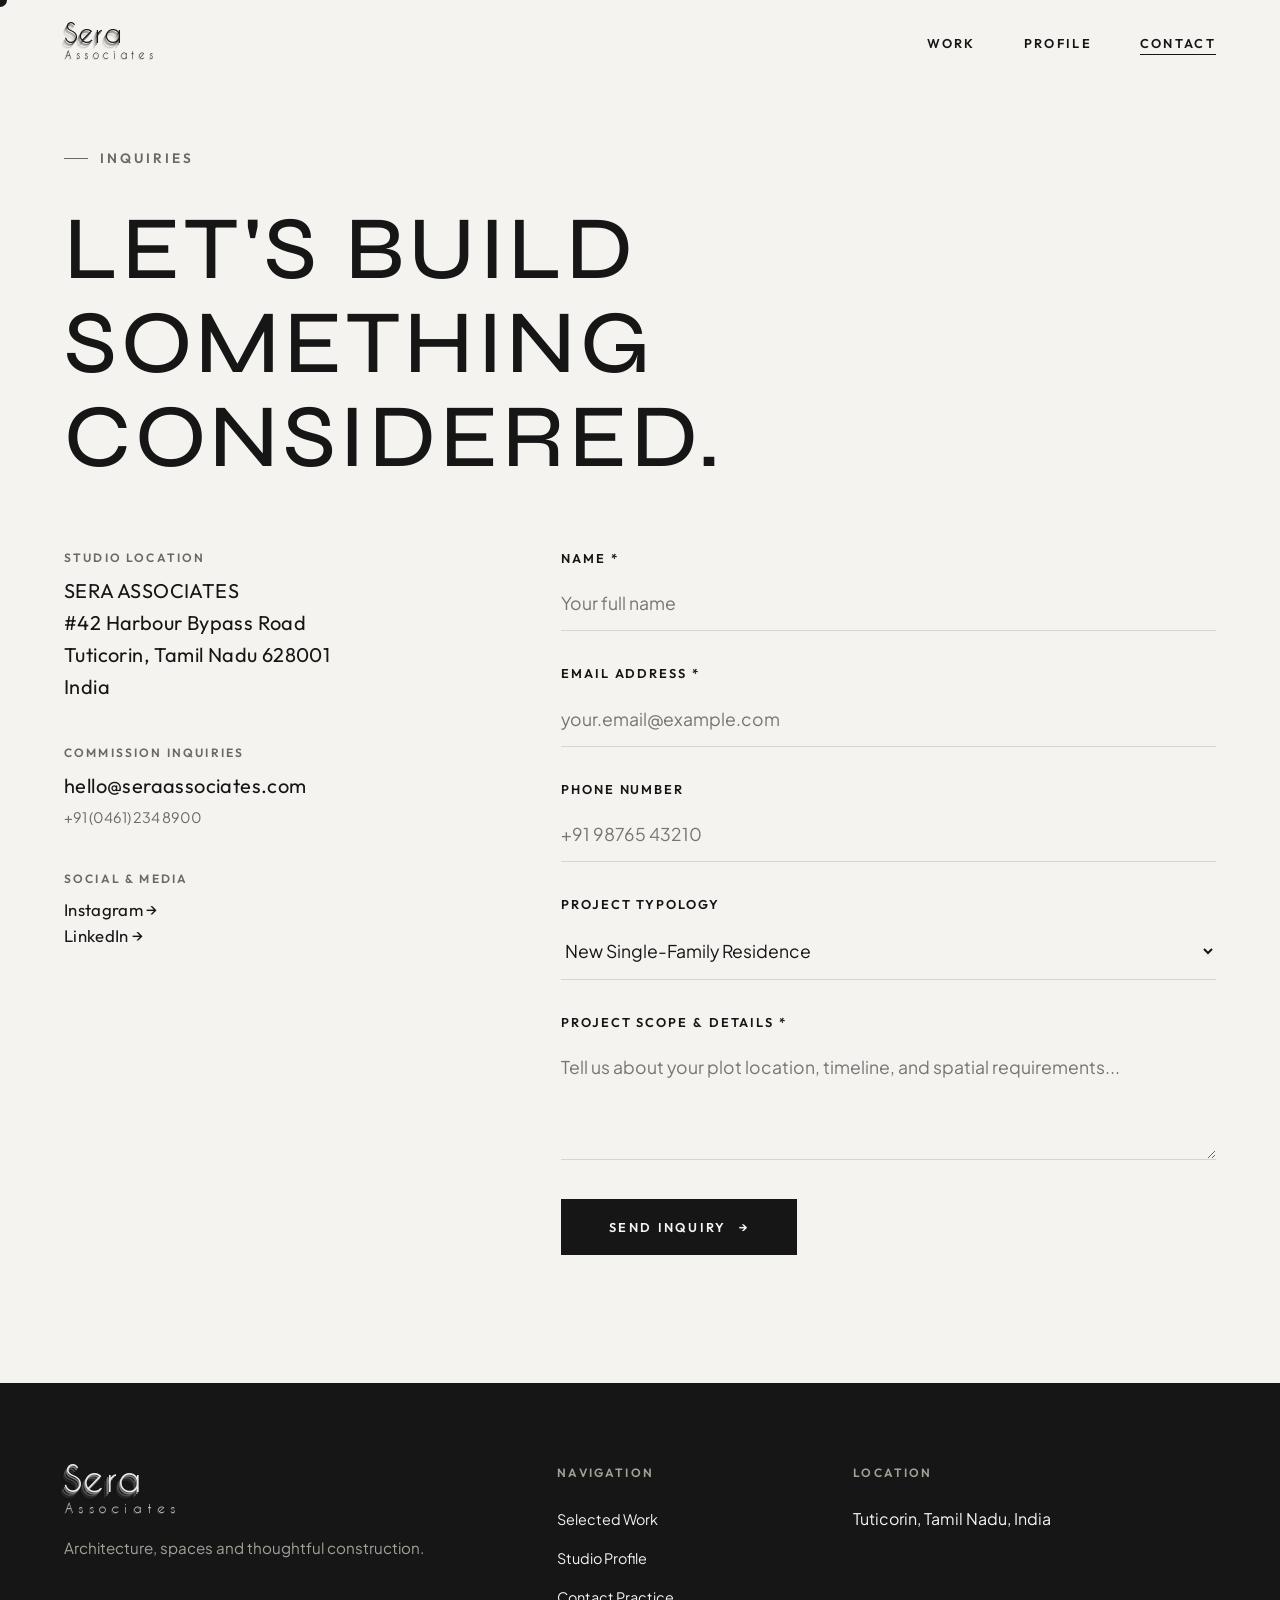
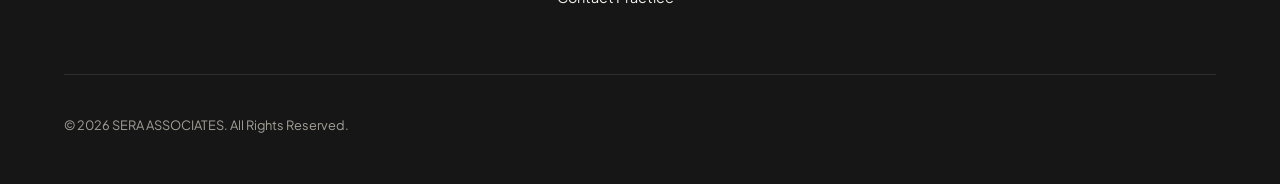
==== commit c202be5c: "commit" ====
--- a/contact.html
+++ b/contact.html
@@ -6,6 +6,15 @@
   <meta name="description" content="Inquire about residential architecture and construction projects with SERA ASSOCIATES in Tuticorin, India.">
   <title>CONTACT — SERA ASSOCIATES</title>
   
+  <!-- Favicons -->
+  <link rel="icon" type="image/png" href="assets/favicon/favicon-96x96.png" sizes="96x96">
+  <link rel="icon" type="image/svg+xml" href="assets/favicon/favicon.svg">
+  <link rel="shortcut icon" href="assets/favicon/favicon.ico">
+  <link rel="apple-touch-icon" sizes="180x180" href="assets/favicon/apple-touch-icon.png">
+  <meta name="apple-mobile-web-app-title" content="SERA ASSOCIATES">
+  <link rel="manifest" href="assets/favicon/site.webmanifest">
+  <meta name="theme-color" content="#161616">
+
   <link rel="stylesheet" href="css/style.css">
   <link rel="stylesheet" href="css/responsive.css">
   <link rel="stylesheet" href="css/animations.css">
@@ -16,7 +25,8 @@
   <header class="site-header scrolled" role="banner">
     <div class="container header-inner">
       <a href="index.html" class="brand-logo" aria-label="SERA ASSOCIATES Homepage">
-        SERA ASSOCIATES
+        <span class="brand-name">Sera</span>
+        <span class="brand-sub">Associates</span>
       </a>
       
       <nav aria-label="Main Navigation">
@@ -149,7 +159,10 @@
     <div class="container">
       <div class="footer-top-grid">
         <div class="footer-brand-col">
-          <div class="footer-brand-title">SERA ASSOCIATES</div>
+          <div class="footer-brand-title">
+            <span class="brand-name">Sera</span>
+            <span class="brand-sub">Associates</span>
+          </div>
           <p style="color: var(--text-light-muted); max-width: 420px; font-size: 0.95rem;">
             Architecture, spaces and thoughtful construction.
           </p>
--- a/css/style.css
+++ b/css/style.css
@@ -3,6 +3,27 @@
    ========================================================================== */
 
 @import url('https://fonts.googleapis.com/css2?family=Cormorant+Garamond:ital,wght@0,300;0,400;0,500;0,600;1,300;1,400;1,500&family=Instrument+Serif:ital@0;1&family=Outfit:wght@300;400;500;600;700&family=Plus+Jakarta+Sans:ital,wght@0,300;0,400;0,500;0,600;0,700;1,400&family=Syne:wght@400;500;600;700;800&display=swap');
+
+/* Caviar Dreams Wordmark Font (Local woff with CDN fallback) */
+@font-face {
+  font-family: 'Caviar Dreams';
+  font-style: normal;
+  font-weight: 400;
+  src: local('Caviar Dreams'), local('CaviarDreams'),
+       url('../assets/fonts/CaviarDreams.woff') format('woff'),
+       url('https://fonts.cdnfonts.com/s/77/CaviarDreams.woff') format('woff');
+  font-display: swap;
+}
+
+@font-face {
+  font-family: 'Caviar Dreams';
+  font-style: normal;
+  font-weight: 700;
+  src: local('Caviar Dreams Bold'), local('CaviarDreams_Bold'),
+       url('../assets/fonts/CaviarDreams_Bold.woff') format('woff'),
+       url('https://fonts.cdnfonts.com/s/77/CaviarDreams_Bold.woff') format('woff');
+  font-display: swap;
+}
 
 :root {
   /* Architectural Color System */
@@ -27,6 +48,7 @@
   --font-display: 'Outfit', 'Syne', -apple-system, BlinkMacSystemFont, sans-serif;
   --font-title: 'Syne', 'Outfit', sans-serif;
   --font-serif: 'Instrument Serif', 'Cormorant Garamond', Georgia, serif;
+  --font-logo: 'Caviar Dreams', 'Comfortaa', 'Josefin Sans', sans-serif;
   
   /* Layout Spacing */
   --header-height: 84px;
@@ -223,14 +245,53 @@
 }
 
 .brand-logo {
-  font-family: var(--font-title);
-  font-size: 0.95rem;
-  font-weight: 600;
-  letter-spacing: 0.22em;
-  text-transform: uppercase;
+  display: inline-flex;
+  flex-direction: column;
+  align-items: flex-start;
+  text-decoration: none;
+  font-family: var(--font-logo);
   color: var(--text-primary);
   position: relative;
   z-index: var(--z-drawer);
+  line-height: 1;
+  transition: transform var(--transition-fast), opacity var(--transition-fast);
+}
+
+.brand-logo:hover {
+  opacity: 0.9;
+  transform: translateY(-1px);
+}
+
+.brand-logo .brand-name {
+  display: block;
+  font-family: var(--font-logo);
+  font-size: 1.65rem;
+  font-weight: 400;
+  line-height: 0.92;
+  letter-spacing: 0.04em;
+  text-transform: none;
+  color: var(--text-primary);
+  /* Stepped 3D architectural layered shadow from logo image */
+  text-shadow: 
+    -1px 1.5px 0 rgba(22, 22, 22, 0.45),
+    -2px 3px 0 rgba(22, 22, 22, 0.28),
+    -3px 4.5px 0 rgba(22, 22, 22, 0.15),
+    -4px 6px 0 rgba(22, 22, 22, 0.06);
+  transition: text-shadow var(--transition-fast);
+}
+
+.brand-logo .brand-sub {
+  display: block;
+  font-family: var(--font-logo);
+  font-size: 0.65rem;
+  font-weight: 400;
+  line-height: 1.1;
+  letter-spacing: 0.42em;
+  text-transform: none;
+  color: var(--text-primary);
+  margin-top: 0.22rem;
+  padding-left: 0.06em;
+  text-shadow: -0.6px 0.8px 0 rgba(22, 22, 22, 0.25);
 }
 
 .nav-menu {
@@ -1098,12 +1159,41 @@
 }
 
 .footer-brand-title {
-  font-family: var(--font-title);
-  font-size: 1.5rem;
-  font-weight: 600;
-  letter-spacing: 0.18em;
-  text-transform: uppercase;
-  margin-bottom: 1rem;
+  display: inline-flex;
+  flex-direction: column;
+  align-items: flex-start;
+  font-family: var(--font-logo);
+  margin-bottom: 1.25rem;
+}
+
+.footer-brand-title .brand-name {
+  display: block;
+  font-family: var(--font-logo);
+  font-size: 2.2rem;
+  font-weight: 400;
+  line-height: 0.92;
+  letter-spacing: 0.04em;
+  text-transform: none;
+  color: #ECECEC;
+  text-shadow: 
+    -1.5px 2px 0 #7A7A7A,
+    -3px 4px 0 #4A4A4A,
+    -4.5px 6px 0 #282828,
+    -6px 8px 0 #141414;
+}
+
+.footer-brand-title .brand-sub {
+  display: block;
+  font-family: var(--font-logo);
+  font-size: 0.82rem;
+  font-weight: 400;
+  line-height: 1.1;
+  letter-spacing: 0.42em;
+  text-transform: none;
+  color: #D4D2CD;
+  margin-top: 0.35rem;
+  padding-left: 0.06em;
+  text-shadow: -0.75px 1px 0 #4A4A4A;
 }
 
 .footer-nav-col {
--- a/css/responsive.css
+++ b/css/responsive.css
@@ -152,9 +152,13 @@
     display: flex;
   }
 
-  .brand-logo {
-    font-size: 0.85rem;
-    letter-spacing: 0.16em;
+  .brand-logo .brand-name {
+    font-size: 1.4rem;
+  }
+
+  .brand-logo .brand-sub {
+    font-size: 0.56rem;
+    letter-spacing: 0.38em;
   }
 
   /* Hero Section Mobile */
